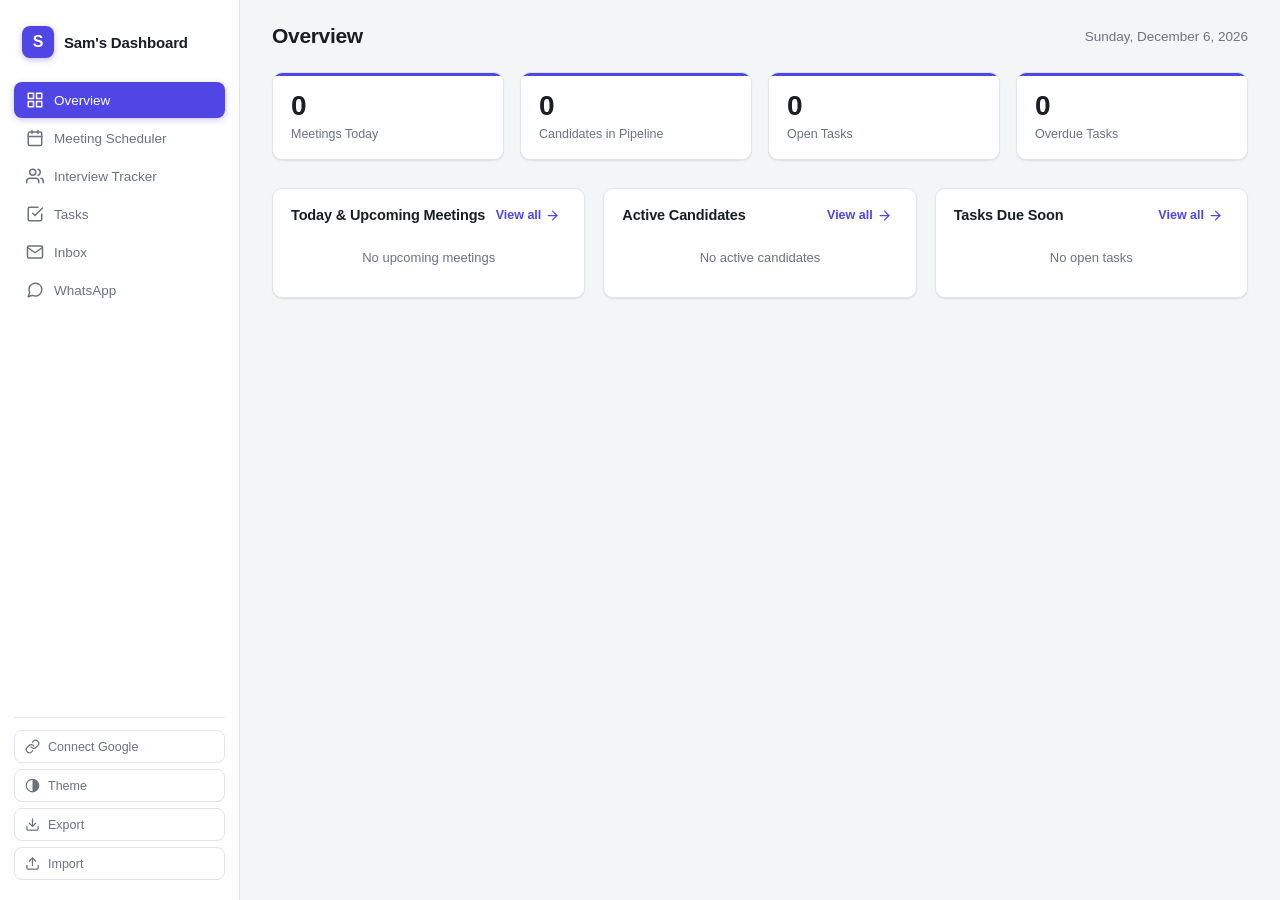
==== index.html @ f1fb6a9b "Add WhatsApp Inbox view showing recent messages and what task each created The webhook now also logs" ====
<!DOCTYPE html>
<html lang="en">
<head>
<meta charset="UTF-8" />
<meta name="viewport" content="width=device-width, initial-scale=1.0" />
<title>Sam's Dashboard</title>
<link rel="icon" href="assets/favicon.ico" sizes="any" />
<link rel="icon" type="image/png" sizes="16x16" href="assets/favicon-16.png" />
<link rel="icon" type="image/png" sizes="32x32" href="assets/favicon-32.png" />
<link rel="icon" type="image/png" sizes="48x48" href="assets/favicon-48.png" />
<link rel="apple-touch-icon" href="assets/apple-touch-icon.png" />
<link rel="stylesheet" href="css/styles.css" />
</head>
<body>
  <div class="app">
    <aside class="sidebar" id="sidebar">
      <div class="brand">
        <span class="brand-mark">S</span>
        <span class="brand-name">Sam's Dashboard</span>
      </div>
      <nav class="nav">
        <button class="nav-item active" data-view="overview">
          <span class="nav-icon" data-icon="grid"></span> Overview
        </button>
        <button class="nav-item" data-view="scheduler">
          <span class="nav-icon" data-icon="calendar"></span> Meeting Scheduler
        </button>
        <button class="nav-item" data-view="interviews">
          <span class="nav-icon" data-icon="users"></span> Interview Tracker
        </button>
        <button class="nav-item" data-view="tasks">
          <span class="nav-icon" data-icon="checkSquare"></span> Tasks
        </button>
        <button class="nav-item" data-view="inbox">
          <span class="nav-icon" data-icon="mail"></span> Inbox
        </button>
        <button class="nav-item" data-view="whatsapp">
          <span class="nav-icon" data-icon="messageCircle"></span> WhatsApp
        </button>
      </nav>
      <div class="sidebar-footer">
        <button id="googleConnectBtn" class="ghost-btn" title="Connect Google Calendar"><span data-icon="link"></span> Connect Google</button>
        <button id="themeToggle" class="ghost-btn" title="Toggle theme"><span data-icon="contrast"></span> Theme</button>
        <button id="exportBtn" class="ghost-btn" title="Export all data"><span data-icon="download"></span> Export</button>
        <label class="ghost-btn" title="Import data">
          <span data-icon="upload"></span> Import
          <input type="file" id="importInput" accept="application/json" hidden />
        </label>
      </div>
    </aside>

    <main class="main">
      <header class="topbar">
        <button class="menu-toggle" id="menuToggle"><span data-icon="menu"></span></button>
        <h1 id="viewTitle">Overview</h1>
        <div class="topbar-date" id="topbarDate"></div>
      </header>

      <section class="view active" id="view-overview">
        <div class="stat-grid" id="statGrid"></div>
        <div class="panel-grid">
          <div class="panel">
            <div class="panel-header">
              <h2>Today &amp; Upcoming Meetings</h2>
              <button class="link-btn" data-goto="scheduler">View all <span data-icon="arrowRight"></span></button>
            </div>
            <div id="overviewMeetings" class="mini-list"></div>
          </div>
          <div class="panel">
            <div class="panel-header">
              <h2>Active Candidates</h2>
              <button class="link-btn" data-goto="interviews">View all <span data-icon="arrowRight"></span></button>
            </div>
            <div id="overviewCandidates" class="mini-list"></div>
          </div>
          <div class="panel">
            <div class="panel-header">
              <h2>Tasks Due Soon</h2>
              <button class="link-btn" data-goto="tasks">View all <span data-icon="arrowRight"></span></button>
            </div>
            <div id="overviewTasks" class="mini-list"></div>
          </div>
        </div>
      </section>

      <section class="view" id="view-scheduler">
        <div class="toolbar">
          <div class="filter-group">
            <select id="meetingFilter">
              <option value="upcoming">Upcoming</option>
              <option value="today">Today</option>
              <option value="past">Past</option>
              <option value="all">All</option>
            </select>
            <input type="search" id="meetingSearch" placeholder="Search meetings..." />
          </div>
          <div class="filter-group">
            <button class="secondary-btn" id="syncFromGoogleBtn"><span data-icon="download"></span> Sync from Google</button>
            <button class="primary-btn" id="addMeetingBtn"><span data-icon="plus"></span> New Meeting</button>
          </div>
        </div>
        <div id="meetingList" class="card-list"></div>
      </section>

      <section class="view" id="view-interviews">
        <div class="toolbar">
          <div class="filter-group">
            <select id="candidateStageFilter">
              <option value="all">All Stages</option>
              <option value="Screening">Screening</option>
              <option value="Phone Interview">Phone Interview</option>
              <option value="Technical">Technical</option>
              <option value="Onsite">Onsite</option>
              <option value="Offer">Offer</option>
              <option value="Hired">Hired</option>
              <option value="Rejected">Rejected</option>
            </select>
            <input type="search" id="candidateSearch" placeholder="Search candidates..." />
          </div>
          <div class="filter-group">
            <button class="secondary-btn" id="importCandidatesBtn"><span data-icon="upload"></span> Import Candidates</button>
            <button class="primary-btn" id="addCandidateBtn"><span data-icon="plus"></span> New Candidate</button>
          </div>
        </div>
        <div class="pipeline" id="pipelineBoard"></div>
      </section>

      <section class="view" id="view-tasks">
        <div class="toolbar">
          <div class="filter-group">
            <select id="taskStatusFilter">
              <option value="all">All</option>
              <option value="todo">To Do</option>
              <option value="in-progress">In Progress</option>
              <option value="done">Done</option>
            </select>
            <select id="taskPriorityFilter">
              <option value="all">All Priorities</option>
              <option value="high">High</option>
              <option value="medium">Medium</option>
              <option value="low">Low</option>
            </select>
            <input type="search" id="taskSearch" placeholder="Search tasks..." />
          </div>
          <div class="filter-group">
            <button class="secondary-btn" id="syncFromEmailBtn"><span data-icon="download"></span> Sync from Email</button>
            <button class="primary-btn" id="addTaskBtn"><span data-icon="plus"></span> New Task</button>
          </div>
        </div>
        <div id="taskList" class="card-list"></div>
      </section>

      <section class="view" id="view-inbox">
        <div class="toolbar">
          <div class="filter-group">
            <span style="color:var(--text-muted);font-size:13px;">Your 20 most recent inbox emails.</span>
          </div>
          <button class="secondary-btn" id="refreshInboxBtn"><span data-icon="download"></span> Refresh</button>
        </div>
        <div id="inboxList" class="card-list"></div>
      </section>

      <section class="view" id="view-whatsapp">
        <div class="toolbar">
          <div class="filter-group">
            <span style="color:var(--text-muted);font-size:13px;">Recent messages sent to your WhatsApp Business number.</span>
          </div>
          <button class="secondary-btn" id="refreshWhatsAppBtn"><span data-icon="download"></span> Refresh</button>
        </div>
        <div id="whatsappList" class="card-list"></div>
      </section>
    </main>
  </div>

  <div class="modal-overlay" id="modalOverlay">
    <div class="modal" id="modal"></div>
  </div>

  <div class="toast" id="toast"></div>

  <script src="js/icons.js"></script>
  <script src="js/storage.js"></script>
  <script src="js/google.js"></script>
  <script src="js/gmail.js"></script>
  <script src="js/scheduler.js"></script>
  <script src="js/interviews.js"></script>
  <script src="js/tasks.js"></script>
  <script src="js/inbox.js"></script>
  <script src="js/whatsapp.js"></script>
  <script src="js/whatsapp-inbox.js"></script>
  <script src="js/app.js"></script>
</body>
</html>
---- css/styles.css ----
:root {
  --bg: #f4f5f7;
  --bg-alt: #ffffff;
  --text: #1a1d23;
  --text-muted: #6b7280;
  --border: #e2e4e9;
  --accent: #4f46e5;
  --accent-hover: #4338ca;
  --accent-soft: #eef2ff;
  --danger: #dc2626;
  --success: #16a34a;
  --warning: #d97706;
  --shadow: 0 1px 2px rgba(16,24,40,0.06), 0 1px 1px rgba(16,24,40,0.04);
  --shadow-lift: 0 6px 16px rgba(16,24,40,0.10), 0 2px 4px rgba(16,24,40,0.06);
  --radius: 10px;
}

[data-theme="dark"] {
  --bg: #0f1115;
  --bg-alt: #171a21;
  --text: #e5e7eb;
  --text-muted: #9ca3af;
  --border: #2a2e37;
  --accent: #6366f1;
  --accent-hover: #818cf8;
  --accent-soft: #1e1f3a;
  --shadow: 0 1px 2px rgba(0,0,0,0.4), 0 1px 1px rgba(0,0,0,0.3);
  --shadow-lift: 0 10px 24px rgba(0,0,0,0.45), 0 2px 6px rgba(0,0,0,0.3);
}

* { box-sizing: border-box; }

body {
  margin: 0;
  font-family: -apple-system, BlinkMacSystemFont, "Segoe UI", Roboto, Helvetica, Arial, sans-serif;
  background: var(--bg);
  color: var(--text);
  transition: background 0.2s, color 0.2s;
  -webkit-font-smoothing: antialiased;
  text-rendering: optimizeLegibility;
}

.app {
  display: flex;
  min-height: 100vh;
}

.icon {
  display: block;
  flex-shrink: 0;
}

button {
  font-family: inherit;
}

button:focus-visible,
input:focus-visible,
select:focus-visible,
textarea:focus-visible,
a:focus-visible {
  outline: 2px solid var(--accent);
  outline-offset: 2px;
}

/* Sidebar */
.sidebar {
  width: 240px;
  flex-shrink: 0;
  background: var(--bg-alt);
  border-right: 1px solid var(--border);
  display: flex;
  flex-direction: column;
  padding: 20px 14px;
  position: sticky;
  top: 0;
  height: 100vh;
}

.brand {
  display: flex;
  align-items: center;
  gap: 10px;
  padding: 6px 8px 24px;
}

.brand-mark {
  width: 32px;
  height: 32px;
  border-radius: 8px;
  background: var(--accent);
  color: #fff;
  display: flex;
  align-items: center;
  justify-content: center;
  font-weight: 700;
  box-shadow: 0 2px 6px rgba(79,70,229,0.35);
}

.brand-name {
  font-weight: 700;
  font-size: 15px;
  letter-spacing: -0.01em;
}

.nav {
  display: flex;
  flex-direction: column;
  gap: 2px;
  flex: 1;
}

.nav-item {
  display: flex;
  align-items: center;
  gap: 10px;
  padding: 9px 12px;
  background: none;
  border: none;
  border-radius: 8px;
  color: var(--text-muted);
  font-size: 13.5px;
  font-weight: 500;
  cursor: pointer;
  text-align: left;
  width: 100%;
  transition: background 0.12s ease, color 0.12s ease;
}

.nav-item:hover {
  background: var(--accent-soft);
  color: var(--text);
}

.nav-item.active {
  background: var(--accent);
  color: #fff;
  box-shadow: 0 2px 6px rgba(79,70,229,0.3);
}

.nav-icon {
  width: 18px;
  display: inline-flex;
  align-items: center;
  justify-content: center;
}

.sidebar-footer {
  display: flex;
  flex-direction: column;
  gap: 6px;
  border-top: 1px solid var(--border);
  padding-top: 12px;
}

.ghost-btn {
  display: flex;
  align-items: center;
  gap: 8px;
  background: none;
  border: 1px solid var(--border);
  border-radius: 8px;
  padding: 8px 10px;
  font-size: 12.5px;
  font-weight: 500;
  color: var(--text-muted);
  cursor: pointer;
  transition: color 0.12s ease, border-color 0.12s ease, background 0.12s ease;
}

.ghost-btn:hover { color: var(--text); border-color: var(--accent); background: var(--accent-soft); }
.ghost-btn:active { transform: scale(0.98); }

.ghost-btn.connected {
  color: var(--success);
  border-color: var(--success);
}

/* Main */
.main {
  flex: 1;
  min-width: 0;
  padding: 24px 32px 60px;
}

.topbar {
  display: flex;
  align-items: center;
  gap: 16px;
  margin-bottom: 24px;
}

.topbar h1 {
  font-size: 21px;
  font-weight: 700;
  letter-spacing: -0.015em;
  margin: 0;
  flex: 1;
}

.topbar-date {
  color: var(--text-muted);
  font-size: 13.5px;
  font-weight: 500;
}

.menu-toggle {
  display: none;
  align-items: center;
  justify-content: center;
  background: none;
  border: none;
  cursor: pointer;
  color: var(--text);
  padding: 4px;
}

.view { display: none; }
.view.active { display: block; }

/* Stat grid */
.stat-grid {
  display: grid;
  grid-template-columns: repeat(auto-fit, minmax(180px, 1fr));
  gap: 16px;
  margin-bottom: 28px;
}

.stat-card {
  position: relative;
  overflow: hidden;
  background: var(--bg-alt);
  border: 1px solid var(--border);
  border-radius: var(--radius);
  padding: 18px;
  box-shadow: var(--shadow);
}

.stat-card::before {
  content: '';
  position: absolute;
  top: 0; left: 0; right: 0;
  height: 3px;
  background: var(--accent);
}

.stat-card .stat-value {
  font-size: 28px;
  font-weight: 700;
  letter-spacing: -0.02em;
  line-height: 1.1;
}

.stat-card .stat-label {
  color: var(--text-muted);
  font-size: 12.5px;
  font-weight: 500;
  margin-top: 5px;
}

/* Panels */
.panel-grid {
  display: grid;
  grid-template-columns: repeat(auto-fit, minmax(280px, 1fr));
  gap: 18px;
}

.panel {
  background: var(--bg-alt);
  border: 1px solid var(--border);
  border-radius: var(--radius);
  padding: 18px;
  box-shadow: var(--shadow);
}

.panel-header {
  display: flex;
  align-items: center;
  justify-content: space-between;
  margin-bottom: 12px;
}

.panel-header h2 {
  font-size: 14.5px;
  font-weight: 700;
  letter-spacing: -0.01em;
  margin: 0;
}

.link-btn {
  display: inline-flex;
  align-items: center;
  gap: 4px;
  background: none;
  border: none;
  color: var(--accent);
  font-size: 12.5px;
  cursor: pointer;
  font-weight: 600;
}

.link-btn:hover { color: var(--accent-hover); }

.mini-list {
  display: flex;
  flex-direction: column;
  gap: 8px;
}

.mini-item {
  display: flex;
  flex-direction: column;
  padding: 10px 12px;
  border-radius: 8px;
  background: var(--bg);
  border: 1px solid transparent;
  font-size: 13px;
  transition: border-color 0.12s ease;
}

.mini-item:hover { border-color: var(--border); }

.mini-item strong { font-size: 13px; font-weight: 600; }
.mini-item span { color: var(--text-muted); font-size: 12px; margin-top: 2px; }

.empty-state {
  color: var(--text-muted);
  font-size: 13px;
  padding: 14px 0;
  text-align: center;
}

/* Toolbar */
.toolbar {
  display: flex;
  align-items: center;
  justify-content: space-between;
  gap: 12px;
  margin-bottom: 18px;
  flex-wrap: wrap;
}

.filter-group {
  display: flex;
  gap: 8px;
  flex-wrap: wrap;
}

select, input[type="search"], input[type="text"], input[type="date"],
input[type="time"], input[type="email"], input[type="tel"], input[type="url"],
input[type="number"], textarea {
  background: var(--bg-alt);
  border: 1px solid var(--border);
  border-radius: 8px;
  padding: 8px 10px;
  font-size: 13px;
  color: var(--text);
  font-family: inherit;
  transition: border-color 0.12s ease, box-shadow 0.12s ease;
}

select:focus, input:focus, textarea:focus {
  outline: none;
  border-color: var(--accent);
  box-shadow: 0 0 0 3px var(--accent-soft);
}

textarea { resize: vertical; }

.primary-btn, .secondary-btn, .danger-btn {
  display: inline-flex;
  align-items: center;
  gap: 6px;
  border-radius: 8px;
  font-size: 13px;
  font-weight: 600;
  cursor: pointer;
  transition: background 0.12s ease, border-color 0.12s ease, transform 0.08s ease;
  white-space: nowrap;
}

.primary-btn:active, .secondary-btn:active, .danger-btn:active { transform: scale(0.97); }

.primary-btn {
  background: var(--accent);
  color: #fff;
  border: none;
  padding: 9px 16px;
  box-shadow: 0 1px 2px rgba(79,70,229,0.25);
}

.primary-btn:hover { background: var(--accent-hover); }

.secondary-btn {
  background: var(--bg-alt);
  border: 1px solid var(--border);
  padding: 9px 16px;
  color: var(--text);
}

.secondary-btn:hover { border-color: var(--accent); color: var(--accent); }

.danger-btn {
  background: none;
  border: 1px solid var(--danger);
  color: var(--danger);
  padding: 8px 12px;
  font-size: 12px;
}

/* Card list */
.card-list {
  display: flex;
  flex-direction: column;
  gap: 10px;
}

.card {
  background: var(--bg-alt);
  border: 1px solid var(--border);
  border-radius: var(--radius);
  padding: 16px 18px;
  box-shadow: var(--shadow);
  display: flex;
  justify-content: space-between;
  gap: 12px;
  flex-wrap: wrap;
  transition: box-shadow 0.15s ease, transform 0.15s ease, border-color 0.15s ease;
}

.card:hover {
  box-shadow: var(--shadow-lift);
  transform: translateY(-1px);
  border-color: color-mix(in srgb, var(--accent) 30%, var(--border));
}

.card-main { flex: 1; min-width: 200px; }

.card-title {
  display: flex;
  align-items: center;
  flex-wrap: wrap;
  gap: 8px;
  font-weight: 600;
  font-size: 14.5px;
  letter-spacing: -0.005em;
  margin-bottom: 6px;
}

.card-meta {
  color: var(--text-muted);
  font-size: 12.5px;
  font-weight: 500;
  display: flex;
  gap: 14px;
  flex-wrap: wrap;
  margin-bottom: 6px;
}

.card-meta span, .pipeline-card span {
  display: inline-flex;
  align-items: center;
  gap: 5px;
}

.card-notes {
  font-size: 13px;
  color: var(--text-muted);
  line-height: 1.5;
}

.card-notes a {
  display: inline-flex;
  align-items: center;
  gap: 5px;
  color: var(--accent);
  font-weight: 600;
  text-decoration: none;
}

.card-notes a:hover { color: var(--accent-hover); text-decoration: underline; }

.card-actions {
  display: flex;
  align-items: flex-start;
  gap: 6px;
}

.icon-btn {
  display: inline-flex;
  align-items: center;
  justify-content: center;
  background: var(--bg-alt);
  border: 1px solid var(--border);
  border-radius: 7px;
  width: 30px;
  height: 30px;
  cursor: pointer;
  color: var(--text-muted);
  transition: color 0.12s ease, border-color 0.12s ease, background 0.12s ease;
}

.icon-btn:hover { color: var(--accent); border-color: var(--accent); background: var(--accent-soft); }

.icon-btn.connected {
  color: var(--success);
  border-color: var(--success);
}

.badge {
  display: inline-flex;
  align-items: center;
  padding: 3px 9px;
  border-radius: 999px;
  font-size: 10.5px;
  font-weight: 700;
  text-transform: uppercase;
  letter-spacing: 0.03em;
  white-space: nowrap;
}

.badge-high, .badge-Rejected { background: #fee2e2; color: #b91c1c; }
.badge-medium { background: #fef3c7; color: #b45309; }
.badge-low { background: #dcfce7; color: #15803d; }
.badge-todo { background: #e5e7eb; color: #374151; }
.badge-in-progress { background: #dbeafe; color: #1d4ed8; }
.badge-done { background: #dcfce7; color: #15803d; }
.badge-Screening { background: #e0e7ff; color: #4338ca; }
.badge-Phone-Interview { background: #cffafe; color: #0e7490; }
.badge-Technical { background: #fef3c7; color: #b45309; }
.badge-Onsite { background: #fde68a; color: #92400e; }
.badge-Offer { background: #d1fae5; color: #047857; }
.badge-Hired { background: #bbf7d0; color: #166534; }
.badge-google { background: #e8f0fe; color: #1a73e8; font-size: 10px; }

[data-theme="dark"] .badge-high, [data-theme="dark"] .badge-Rejected { background: #4c1d1d; color: #fca5a5; }
[data-theme="dark"] .badge-medium { background: #4a3510; color: #fcd34d; }
[data-theme="dark"] .badge-low { background: #103a1f; color: #86efac; }
[data-theme="dark"] .badge-todo { background: #2a2e37; color: #d1d5db; }
[data-theme="dark"] .badge-in-progress { background: #1e2a4a; color: #93c5fd; }
[data-theme="dark"] .badge-done { background: #103a1f; color: #86efac; }
[data-theme="dark"] .badge-Screening { background: #262a5c; color: #a5b4fc; }
[data-theme="dark"] .badge-Phone-Interview { background: #10393f; color: #67e8f9; }
[data-theme="dark"] .badge-Technical { background: #4a3510; color: #fcd34d; }
[data-theme="dark"] .badge-Onsite { background: #4a3a10; color: #fde68a; }
[data-theme="dark"] .badge-Offer { background: #0d3b2e; color: #6ee7b7; }
[data-theme="dark"] .badge-Hired { background: #0d3b2e; color: #86efac; }
[data-theme="dark"] .badge-google { background: #1e2a4a; color: #8ab4f8; }

.overdue { color: var(--danger); font-weight: 700; }

/* Pipeline board */
.pipeline {
  display: grid;
  grid-template-columns: repeat(6, minmax(200px, 1fr));
  gap: 14px;
  overflow-x: auto;
  padding-bottom: 8px;
}

.pipeline-col {
  background: var(--bg-alt);
  border: 1px solid var(--border);
  border-radius: var(--radius);
  padding: 12px;
  min-width: 200px;
}

.pipeline-col h3 {
  font-size: 12px;
  font-weight: 700;
  text-transform: uppercase;
  letter-spacing: 0.03em;
  margin: 0 0 10px;
  display: flex;
  justify-content: space-between;
  color: var(--text-muted);
}

.pipeline-card {
  background: var(--bg);
  border: 1px solid var(--border);
  border-radius: 8px;
  padding: 10px;
  margin-bottom: 8px;
  cursor: pointer;
  font-size: 13px;
  transition: border-color 0.12s ease, box-shadow 0.12s ease;
}

.pipeline-card:hover { border-color: var(--accent); box-shadow: var(--shadow); }

.pipeline-card strong { display: block; font-size: 13px; font-weight: 600; margin-bottom: 3px; }
.pipeline-card span { color: var(--text-muted); font-size: 11.5px; margin-top: 2px; }

/* Modal */
.modal-overlay {
  display: none;
  position: fixed;
  inset: 0;
  background: rgba(15,17,21,0.5);
  align-items: center;
  justify-content: center;
  z-index: 100;
  padding: 20px;
}

.modal-overlay.active { display: flex; }

.modal {
  background: var(--bg-alt);
  border: 1px solid var(--border);
  border-radius: var(--radius);
  padding: 24px;
  width: 100%;
  max-width: 480px;
  max-height: 90vh;
  overflow-y: auto;
  box-shadow: 0 20px 40px rgba(0,0,0,0.25);
}

.modal h2 {
  margin-top: 0;
  font-size: 17px;
  font-weight: 700;
  letter-spacing: -0.01em;
}

.form-row {
  display: flex;
  flex-direction: column;
  gap: 6px;
  margin-bottom: 14px;
}

.form-row label {
  font-size: 12px;
  font-weight: 600;
  color: var(--text-muted);
  letter-spacing: 0.01em;
}

.form-row-inline {
  display: flex;
  gap: 10px;
}

.form-row-inline .form-row { flex: 1; }

.modal-actions {
  display: flex;
  justify-content: flex-end;
  gap: 10px;
  margin-top: 18px;
}

/* Toast */
.toast {
  position: fixed;
  bottom: 24px;
  right: 24px;
  background: var(--text);
  color: var(--bg-alt);
  padding: 12px 18px;
  border-radius: 8px;
  font-size: 13px;
  font-weight: 500;
  box-shadow: 0 8px 20px rgba(0,0,0,0.2);
  opacity: 0;
  transform: translateY(10px);
  transition: opacity 0.2s, transform 0.2s;
  pointer-events: none;
  z-index: 200;
}

.toast.show {
  opacity: 1;
  transform: translateY(0);
}

/* Responsive */
@media (max-width: 900px) {
  .pipeline { grid-template-columns: repeat(6, 220px); }
}

@media (max-width: 720px) {
  .sidebar {
    position: fixed;
    left: 0; top: 0;
    z-index: 90;
    transform: translateX(-100%);
    transition: transform 0.2s;
    box-shadow: 0 0 30px rgba(0,0,0,0.2);
  }
  .sidebar.open { transform: translateX(0); }
  .menu-toggle { display: flex; }
  .main { padding: 16px; }
}
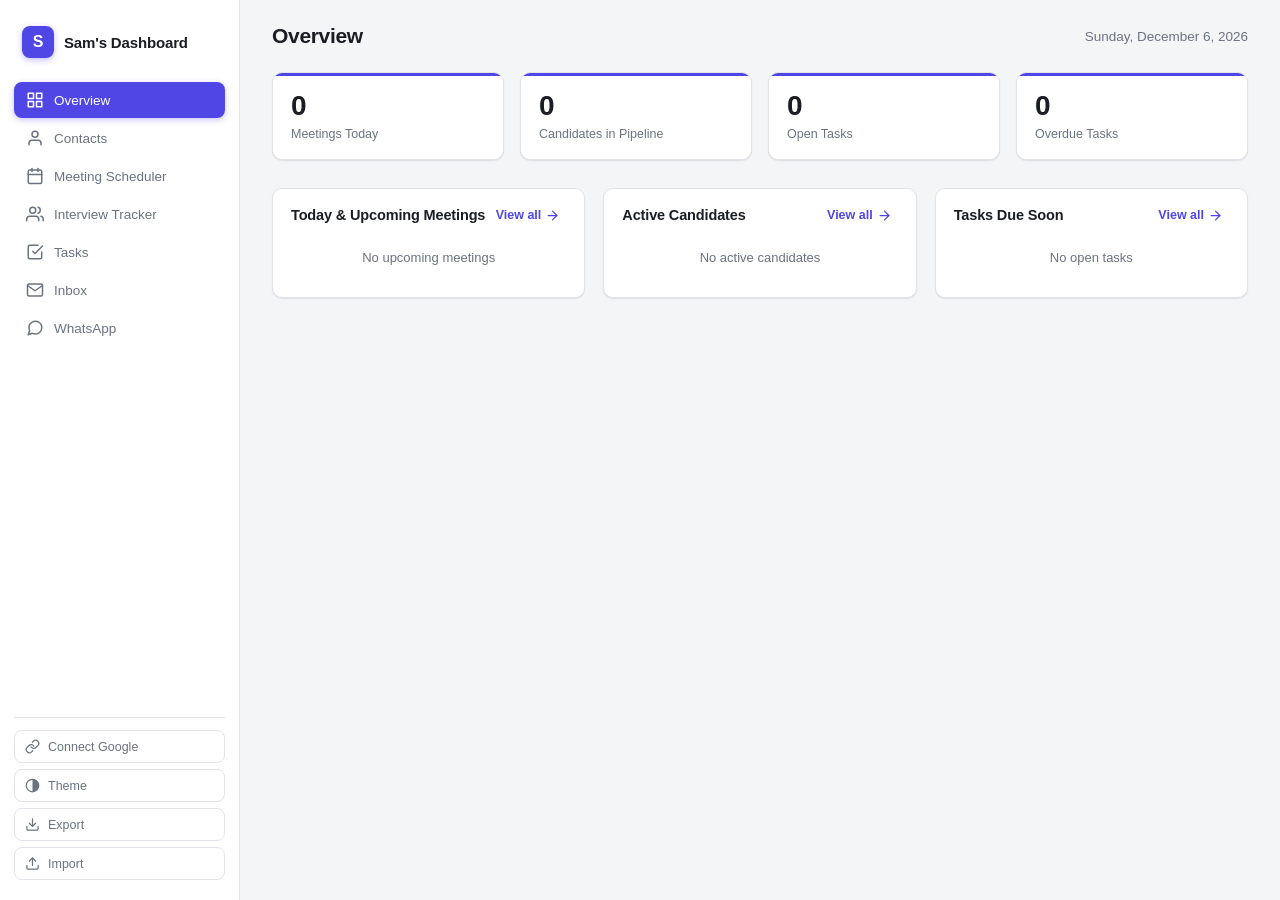
==== commit 5c9ef220: "Add Contacts: unify WhatsApp, email, meetings, and candidates by person Adds a Contacts collection a" ====
--- a/index.html
+++ b/index.html
@@ -13,14 +13,19 @@
 </head>
 <body>
   <div class="app">
+    <div class="sidebar-backdrop" id="sidebarBackdrop"></div>
     <aside class="sidebar" id="sidebar">
       <div class="brand">
         <span class="brand-mark">S</span>
         <span class="brand-name">Sam's Dashboard</span>
+        <button class="sidebar-close" id="sidebarClose" aria-label="Close menu"><span data-icon="x"></span></button>
       </div>
       <nav class="nav">
         <button class="nav-item active" data-view="overview">
           <span class="nav-icon" data-icon="grid"></span> Overview
+        </button>
+        <button class="nav-item" data-view="contacts">
+          <span class="nav-icon" data-icon="user"></span> Contacts
         </button>
         <button class="nav-item" data-view="scheduler">
           <span class="nav-icon" data-icon="calendar"></span> Meeting Scheduler
@@ -83,6 +88,16 @@
         </div>
       </section>
 
+      <section class="view" id="view-contacts">
+        <div class="toolbar">
+          <div class="filter-group">
+            <input type="search" id="contactSearch" placeholder="Search contacts..." />
+          </div>
+          <button class="primary-btn" id="addContactBtn"><span data-icon="plus"></span> New Contact</button>
+        </div>
+        <div id="contactsList" class="card-list"></div>
+      </section>
+
       <section class="view" id="view-scheduler">
         <div class="toolbar">
           <div class="filter-group">
@@ -180,6 +195,7 @@
 
   <script src="js/icons.js"></script>
   <script src="js/storage.js"></script>
+  <script src="js/contacts.js"></script>
   <script src="js/google.js"></script>
   <script src="js/gmail.js"></script>
   <script src="js/scheduler.js"></script>
--- a/css/styles.css
+++ b/css/styles.css
@@ -84,6 +84,22 @@
   padding: 6px 8px 24px;
 }
 
+.sidebar-close {
+  display: none;
+  margin-left: auto;
+  background: none;
+  border: none;
+  cursor: pointer;
+  color: var(--text-muted);
+  padding: 4px;
+  align-items: center;
+  justify-content: center;
+}
+
+.sidebar-backdrop {
+  display: none;
+}
+
 .brand-mark {
   width: 32px;
   height: 32px;
@@ -552,7 +568,7 @@
 /* Pipeline board */
 .pipeline {
   display: grid;
-  grid-template-columns: repeat(6, minmax(200px, 1fr));
+  grid-template-columns: repeat(7, minmax(200px, 1fr));
   gap: 14px;
   overflow-x: auto;
   padding-bottom: 8px;
@@ -643,9 +659,10 @@
 .form-row-inline {
   display: flex;
   gap: 10px;
-}
-
-.form-row-inline .form-row { flex: 1; }
+  flex-wrap: wrap;
+}
+
+.form-row-inline .form-row { flex: 1 1 140px; min-width: 140px; }
 
 .modal-actions {
   display: flex;
@@ -680,7 +697,7 @@
 
 /* Responsive */
 @media (max-width: 900px) {
-  .pipeline { grid-template-columns: repeat(6, 220px); }
+  .pipeline { grid-template-columns: repeat(7, 220px); }
 }
 
 @media (max-width: 720px) {
@@ -693,6 +710,24 @@
     box-shadow: 0 0 30px rgba(0,0,0,0.2);
   }
   .sidebar.open { transform: translateX(0); }
+  .sidebar-close { display: flex; }
+  .sidebar-backdrop {
+    display: block;
+    position: fixed;
+    inset: 0;
+    background: rgba(15,17,21,0.45);
+    z-index: 85;
+    opacity: 0;
+    pointer-events: none;
+    transition: opacity 0.2s;
+  }
+  .sidebar-backdrop.open {
+    opacity: 1;
+    pointer-events: auto;
+  }
   .menu-toggle { display: flex; }
   .main { padding: 16px; }
-}
+  .modal-overlay { padding: 10px; }
+  .modal { padding: 18px; }
+  .pipeline { grid-template-columns: repeat(7, 82vw); }
+}
